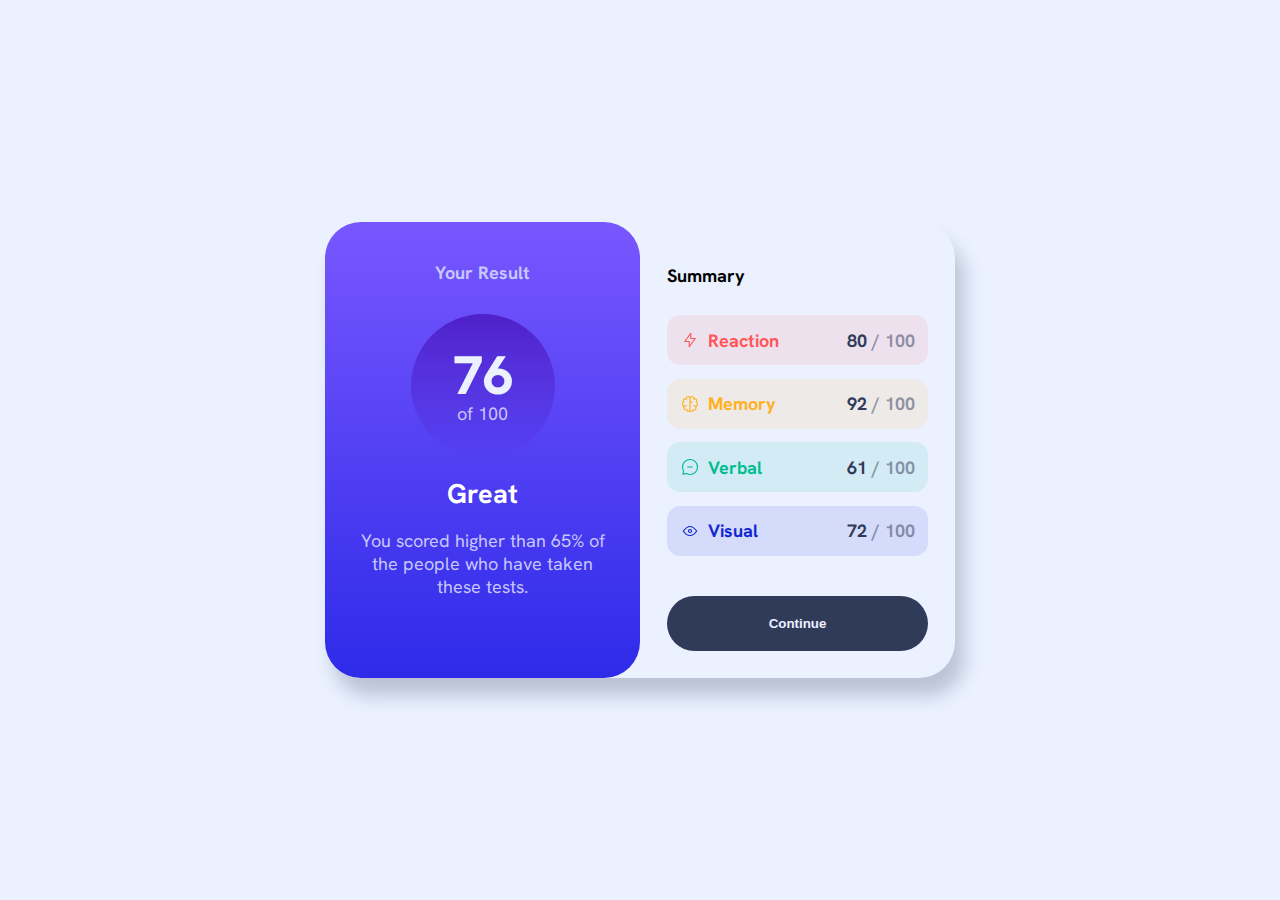
==== frontendmentor/results-summary-component-main/index.html @ 89de467c "FrontendMentor: Results summary component" ====
<!DOCTYPE html>
<html lang="en">
<head>
    <meta charset="UTF-8">
    <meta name="viewport" content="width=device-width, initial-scale=1.0">
    <!-- displays site properly based on user's device -->

    <link rel="icon" type="image/png" sizes="32x32" href="./assets/images/favicon-32x32.png">

    <title>Frontend Mentor | Results summary component</title>

    <!-- Feel free to remove these styles or customise in your own stylesheet 👍 -->
    <link rel="stylesheet" href="style.css">
</head>
<body>
<div class="container">
    <div class="result">
        <h1 class="result-header">
            Your Result
        </h1>

        <div class="result-circle">
            <div class="result-circle-score">
                76
            </div>
            of 100
        </div>

        <div class="result-text">
            Great
        </div>
        <div class="result-description">
            You scored higher than 65% of the people who have taken these tests.
        </div>
    </div>
    <main class="summary">
        <h2>
            Summary
        </h2>
        <div class="summary-category" id="reaction">
            <div class="summary-category-left">
                <object class="summary-category-icon" data="assets/images/icon-reaction.svg"></object>
                <span class="summary-category-name">
                Reaction
            </span>
            </div>

            <div class="summary-category-score">
                <span>80</span> / 100
            </div>
        </div>

        <div class="summary-category" id="memory">
            <div class="summary-category-left">
                <object class="summary-category-icon" data="assets/images/icon-memory.svg"></object>
                <span class="summary-category-name">
                Memory
            </span>
            </div>

            <div class="summary-category-score">
                <span>92</span> / 100
            </div>
        </div>

        <div class="summary-category" id="verbal">
            <div class="summary-category-left">
                <object class="summary-category-icon" data="assets/images/icon-verbal.svg"></object>
                <span class="summary-category-name">
                Verbal
                </span>
            </div>

            <div class="summary-category-score">
                <span>61</span> / 100
            </div>
        </div>

        <div class="summary-category" id="visual">
            <div class="summary-category-left">
                <object class="summary-category-icon" data="assets/images/icon-visual.svg"></object>
                <span class="summary-category-name">
                Visual
                </span>
            </div>
            <div class="summary-category-score">
                <span>72</span> / 100
            </div>
        </div>
        <button class="summary-continue-button">
            Continue
        </button>
    </main>
</div>
</body>
</html>
---- frontendmentor/results-summary-component-main/style.css ----
:root {
    /** primary **/
    --light-red: 0, 100%, 67%;
    --orangey-yellow: 39, 100%, 56%;
    --green-teal: 166, 100%, 37%;
    --cobalt-blue: 234, 85%, 45%;

    /** gradients **/
    --light-slate-blue: 252, 100%, 67%; /* (background) */
    --light-royal-blue: 241, 81%, 54%; /* (background) */
    --violet-blue: 256, 72%, 46%; /* (circle) */
    --persian-blue: 241, 72%, 46%; /* (circle) */

    /** neutral **/
    --pale-blue: 221, 100%, 96%;
    --light-lavender: 241, 100%, 89%;
    --dark-gray-blue: 224, 30%, 27%;
}

#reaction {
    --category-color: var(--light-red);
}

#memory {
    --category-color: var(--orangey-yellow);
}

#verbal {
    --category-color: var(--green-teal);
}

#visual {
    --category-color: var(--cobalt-blue);
}

* {
    box-sizing: border-box;
}

body {
    margin: 0;

    font-size: 18px;
    font-family: HankenGrotesk, sans-serif;
}

.container {
    display: flex;
    flex-direction: column;

    --border-radius: 2em;
}

.result, .summary {
    flex: 1;
}

.result {
    background: linear-gradient(
            hsl(var(--light-slate-blue)),
            hsl(var(--light-royal-blue))
    );
    border-radius: 0 0 var(--border-radius) var(--border-radius);
    padding: 1.5em;

    display: grid;
    align-content: start;
    gap: 1em;

    color: hsl(var(--light-lavender));
    text-align: center;
}

.result-circle {
    width: 8em;
    height: 8em;

    margin-inline: auto;

    background: linear-gradient(
            hsl(var(--violet-blue)),
            hsla(var(--persian-blue), 0)
    );
    border-radius: 4em;

    display: grid;
    place-content: center;
}

.result-circle-score {
    font-weight: 800;
    font-size: 3em;
    line-height: 1;
    color: hsl(var(--pale-blue));
}

.result-text {
    font-size: 1.5em;
    font-weight: 700;
    color: white;
}

.summary {
    display: flex;
    flex-direction: column;
    padding: 1.5em;
    gap: 0.75em;
}

.summary-category {
    display: flex;

    padding: 0.75em;
    border-radius: 0.75em;

    justify-content: space-between;
}

.summary-category-icon {
    height: 1em;
    aspect-ratio: 1;
}

.summary-category-name {
    display: inline-block;
}

.summary-category-score {
    font-weight: 700;
    color: hsl(var(--dark-gray-blue), 0.5);
}

.summary-category-score span {
    color: hsl(var(--dark-gray-blue));
}

h1, h2 {
    font-size: 1em;
}

.summary-category {
    background: hsla(var(--category-color), 0.1);
}

.summary-category-left {
    display: flex;
    align-items: center;
    gap: 0.5em;
}

.summary-category-name {
    color: hsl(var(--category-color));
    font-weight: 700;
}

.summary-category-icon {
    stroke: hsl(var(--category-color));

    display: inline-block;
    width: 1em;
    height: 1em;
}

button {
    margin-top: 2em;
    padding: 1.5em;
    font-weight: 800;

    background: hsl(var(--dark-gray-blue));
    color: hsl(var(--pale-blue));
    border: none;
    border-radius: 3em;
}

button:active, button:hover {
    cursor: pointer;
    background: linear-gradient(
            hsl(var(--light-slate-blue)),
            hsl(var(--light-royal-blue))
    );
}

@media(min-width: 500px) {
    body {
        display: grid;
        place-content: center;
        min-height: 100svh;

        background: hsl(var(--pale-blue));
    }

    .result {
        border-radius: var(--border-radius);
    }

    .container {
        flex-direction: row;
        border-radius: var(--border-radius);

        box-shadow: 0.5em 1em 1em hsla(var(--dark-gray-blue), 0.25);
        max-width: 35em;
    }
}

@font-face {
    font-family: HankenGrotesk;
    src: url("assets/fonts/HankenGrotesk-VariableFont_wght.ttf") format("truetype");
    font-weight: 100 900;
}
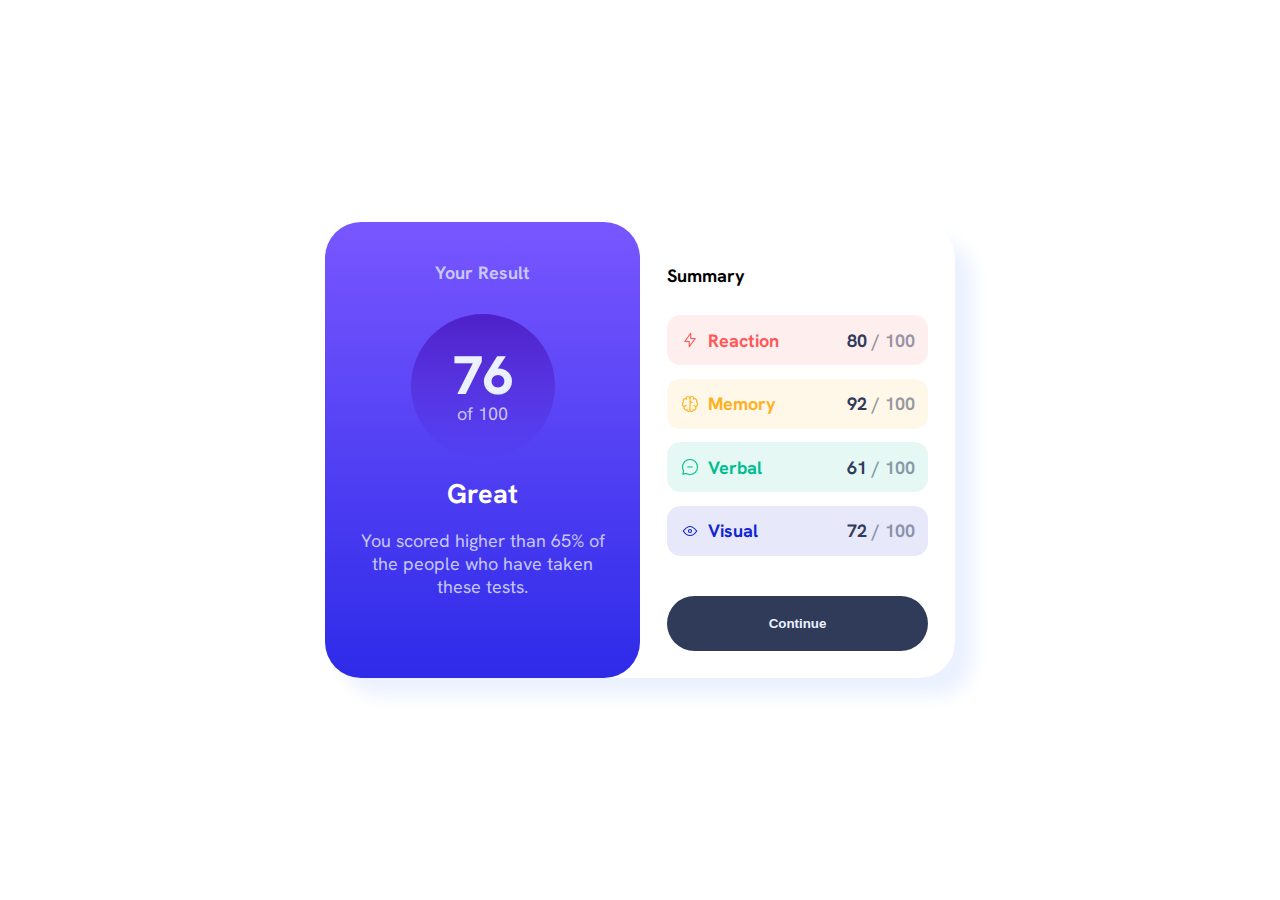
==== commit ac77abeb: "FrontendMentor: Results summary component - corrected background" ====
--- a/frontendmentor/results-summary-component-main/index.html
+++ b/frontendmentor/results-summary-component-main/index.html
@@ -1,19 +1,19 @@
 <!DOCTYPE html>
 <html lang="en">
 <head>
-    <meta charset="UTF-8">
-    <meta name="viewport" content="width=device-width, initial-scale=1.0">
+    <meta charset="UTF-8"/>
+    <meta name="viewport" content="width=device-width, initial-scale=1.0"/>
     <!-- displays site properly based on user's device -->
 
-    <link rel="icon" type="image/png" sizes="32x32" href="./assets/images/favicon-32x32.png">
+    <link rel="icon" type="image/png" sizes="32x32" href="./assets/images/favicon-32x32.png"/>
 
     <title>Frontend Mentor | Results summary component</title>
 
     <!-- Feel free to remove these styles or customise in your own stylesheet 👍 -->
-    <link rel="stylesheet" href="style.css">
+    <link rel="stylesheet" href="style.css"/>
 </head>
 <body>
-<div class="container">
+<main class="container">
     <div class="result">
         <h1 class="result-header">
             Your Result
@@ -33,13 +33,13 @@
             You scored higher than 65% of the people who have taken these tests.
         </div>
     </div>
-    <main class="summary">
+    <div class="summary">
         <h2>
             Summary
         </h2>
         <div class="summary-category" id="reaction">
             <div class="summary-category-left">
-                <object class="summary-category-icon" data="assets/images/icon-reaction.svg"></object>
+                <img class="summary-category-icon" src="assets/images/icon-reaction.svg" alt=""/>
                 <span class="summary-category-name">
                 Reaction
             </span>
@@ -52,7 +52,7 @@
 
         <div class="summary-category" id="memory">
             <div class="summary-category-left">
-                <object class="summary-category-icon" data="assets/images/icon-memory.svg"></object>
+                <img class="summary-category-icon" src="assets/images/icon-memory.svg" alt=""/>
                 <span class="summary-category-name">
                 Memory
             </span>
@@ -65,7 +65,7 @@
 
         <div class="summary-category" id="verbal">
             <div class="summary-category-left">
-                <object class="summary-category-icon" data="assets/images/icon-verbal.svg"></object>
+                <img class="summary-category-icon" src="assets/images/icon-verbal.svg" alt=""/>
                 <span class="summary-category-name">
                 Verbal
                 </span>
@@ -78,7 +78,7 @@
 
         <div class="summary-category" id="visual">
             <div class="summary-category-left">
-                <object class="summary-category-icon" data="assets/images/icon-visual.svg"></object>
+                <img class="summary-category-icon" src="assets/images/icon-visual.svg" alt =""/>
                 <span class="summary-category-name">
                 Visual
                 </span>
@@ -90,7 +90,7 @@
         <button class="summary-continue-button">
             Continue
         </button>
-    </main>
-</div>
+    </div>
+</main>
 </body>
 </html>--- a/frontendmentor/results-summary-component-main/style.css
+++ b/frontendmentor/results-summary-component-main/style.css
@@ -185,8 +185,6 @@
         display: grid;
         place-content: center;
         min-height: 100svh;
-
-        background: hsl(var(--pale-blue));
     }
 
     .result {
@@ -197,7 +195,7 @@
         flex-direction: row;
         border-radius: var(--border-radius);
 
-        box-shadow: 0.5em 1em 1em hsla(var(--dark-gray-blue), 0.25);
+        box-shadow: 1em 1em 1em hsl(var(--pale-blue));
         max-width: 35em;
     }
 }
